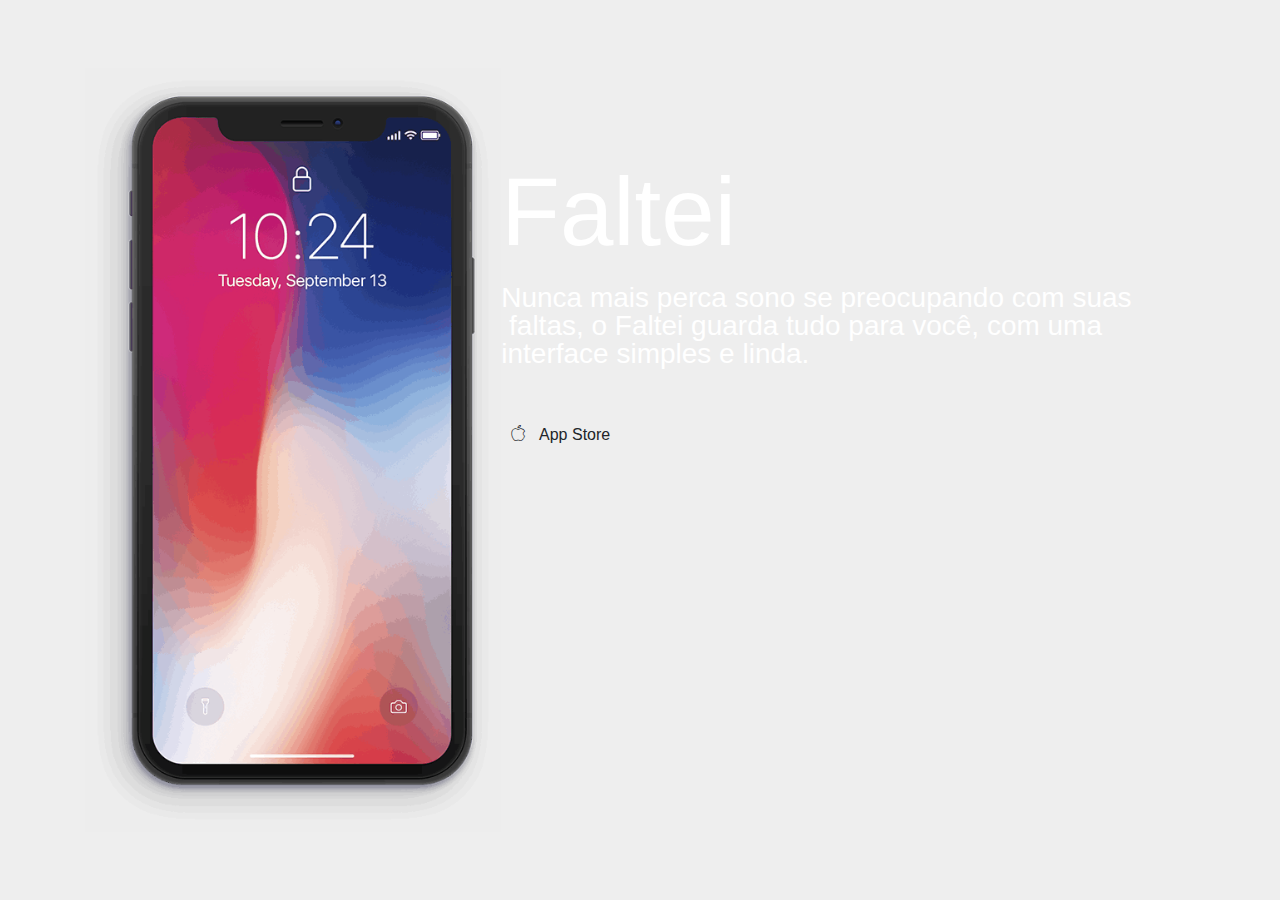
==== index.html @ dc0f1583 "create github pages" ====
<!DOCTYPE html>
<html >
<head>
  <!-- Site made with Mobirise Website Builder v4.9.3, https://mobirise.com -->
  <meta charset="UTF-8">
  <meta http-equiv="X-UA-Compatible" content="IE=edge">
  <meta name="generator" content="Mobirise v4.9.3, mobirise.com">
  <meta name="viewport" content="width=device-width, initial-scale=1, minimum-scale=1">
  <link rel="shortcut icon" href="assets/images/logo4.png" type="image/x-icon">
  <meta name="description" content="">
  <title>Home</title>
  <link rel="stylesheet" href="assets/web/assets/mobirise-icons/mobirise-icons.css">
  <link rel="stylesheet" href="assets/tether/tether.min.css">
  <link rel="stylesheet" href="assets/bootstrap/css/bootstrap.min.css">
  <link rel="stylesheet" href="assets/bootstrap/css/bootstrap-grid.min.css">
  <link rel="stylesheet" href="assets/bootstrap/css/bootstrap-reboot.min.css">
  <link rel="stylesheet" href="assets/theme/css/style.css">
  <link rel="stylesheet" href="assets/mobirise/css/mbr-additional.css" type="text/css">
  
  
  
</head>
<body>
  <section class="header3 cid-qS8uBd4qZz mbr-fullscreen" id="header3-2">

    

    

    <div class="container">
        <div class="media-container-row">
            <div class="mbr-figure" style="width: 60%;">
                <img src="assets/images/iphonex-500x918.png" alt="Mobirise" title="">
            </div>

            <div class="media-content">
                <h1 class="mbr-section-title mbr-white pb-3 mbr-fonts-style display-1"><br>Faltei</h1>
                <h3 class="mbr-section-subtitle align-left mbr-white mbr-light pb-3 mbr-fonts-style display-5">Nunca mais perca sono se preocupando com suas &nbsp;faltas, o Faltei guarda tudo para você, com uma interface simples e linda.</h3>
                <div class="mbr-section-text mbr-white pb-3 ">
                    <p class="mbr-text mbr-fonts-style display-5"></p>
                </div>
                <div class="mbr-section-btn"><a class="btn btn-md btn-white display-7" href="index.html#content4-k"><span class="mbri-apple mbr-iconfont mbr-iconfont-btn"></span>App Store</a></div>
            </div>
        </div>
    </div>

</section>


  <section class="engine"><a href="https://mobirise.info/q">responsive web templates</a></section><script src="assets/web/assets/jquery/jquery.min.js"></script>
  <script src="assets/popper/popper.min.js"></script>
  <script src="assets/tether/tether.min.js"></script>
  <script src="assets/bootstrap/js/bootstrap.min.js"></script>
  <script src="assets/smoothscroll/smooth-scroll.js"></script>
  <script src="assets/theme/js/script.js"></script>
  
  
</body>
</html>
---- assets/web/assets/mobirise-icons/mobirise-icons.css ----
@font-face {
  font-family: 'MobiriseIcons';
  src:  url('mobirise-icons.eot?spat4u');
  src:  url('mobirise-icons.eot?spat4u#iefix') format('embedded-opentype'),
    url('mobirise-icons.ttf?spat4u') format('truetype'),
    url('mobirise-icons.woff?spat4u') format('woff'),
    url('mobirise-icons.svg?spat4u#MobiriseIcons') format('svg');
  font-weight: normal;
  font-style: normal;
}

[class^="mbri-"], [class*=" mbri-"] {
  /* use !important to prevent issues with browser extensions that change fonts */
  font-family: MobiriseIcons !important;
  speak: none;
  font-style: normal;
  font-weight: normal;
  font-variant: normal;
  text-transform: none;
  line-height: 1;

  /* Better Font Rendering =========== */
  -webkit-font-smoothing: antialiased;
  -moz-osx-font-smoothing: grayscale;
}

.mbri-add-submenu:before {
  content: "\e900";
}
.mbri-alert:before {
  content: "\e901";
}
.mbri-align-center:before {
  content: "\e902";
}
.mbri-align-justify:before {
  content: "\e903";
}
.mbri-align-left:before {
  content: "\e904";
}
.mbri-align-right:before {
  content: "\e905";
}
.mbri-android:before {
  content: "\e906";
}
.mbri-apple:before {
  content: "\e907";
}
.mbri-arrow-down:before {
  content: "\e908";
}
.mbri-arrow-next:before {
  content: "\e909";
}
.mbri-arrow-prev:before {
  content: "\e90a";
}
.mbri-arrow-up:before {
  content: "\e90b";
}
.mbri-bold:before {
  content: "\e90c";
}
.mbri-bookmark:before {
  content: "\e90d";
}
.mbri-bootstrap:before {
  content: "\e90e";
}
.mbri-briefcase:before {
  content: "\e90f";
}
.mbri-browse:before {
  content: "\e910";
}
.mbri-bulleted-list:before {
  content: "\e911";
}
.mbri-calendar:before {
  content: "\e912";
}
.mbri-camera:before {
  content: "\e913";
}
.mbri-cart-add:before {
  content: "\e914";
}
.mbri-cart-full:before {
  content: "\e915";
}
.mbri-cash:before {
  content: "\e916";
}
.mbri-change-style:before {
  content: "\e917";
}
.mbri-chat:before {
  content: "\e918";
}
.mbri-clock:before {
  content: "\e919";
}
.mbri-close:before {
  content: "\e91a";
}
.mbri-cloud:before {
  content: "\e91b";
}
.mbri-code:before {
  content: "\e91c";
}
.mbri-contact-form:before {
  content: "\e91d";
}
.mbri-credit-card:before {
  content: "\e91e";
}
.mbri-cursor-click:before {
  content: "\e91f";
}
.mbri-cust-feedback:before {
  content: "\e920";
}
.mbri-database:before {
  content: "\e921";
}
.mbri-delivery:before {
  content: "\e922";
}
.mbri-desktop:before {
  content: "\e923";
}
.mbri-devices:before {
  content: "\e924";
}
.mbri-down:before {
  content: "\e925";
}
.mbri-download:before {
  content: "\e989";
}
.mbri-drag-n-drop:before {
  content: "\e927";
}
.mbri-drag-n-drop2:before {
  content: "\e928";
}
.mbri-edit:before {
  content: "\e929";
}
.mbri-edit2:before {
  content: "\e92a";
}
.mbri-error:before {
  content: "\e92b";
}
.mbri-extension:before {
  content: "\e92c";
}
.mbri-features:before {
  content: "\e92d";
}
.mbri-file:before {
  content: "\e92e";
}
.mbri-flag:before {
  content: "\e92f";
}
.mbri-folder:before {
  content: "\e930";
}
.mbri-gift:before {
  content: "\e931";
}
.mbri-github:before {
  content: "\e932";
}
.mbri-globe:before {
  content: "\e933";
}
.mbri-globe-2:before {
  content: "\e934";
}
.mbri-growing-chart:before {
  content: "\e935";
}
.mbri-hearth:before {
  content: "\e936";
}
.mbri-help:before {
  content: "\e937";
}
.mbri-home:before {
  content: "\e938";
}
.mbri-hot-cup:before {
  content: "\e939";
}
.mbri-idea:before {
  content: "\e93a";
}
.mbri-image-gallery:before {
  content: "\e93b";
}
.mbri-image-slider:before {
  content: "\e93c";
}
.mbri-info:before {
  content: "\e93d";
}
.mbri-italic:before {
  content: "\e93e";
}
.mbri-key:before {
  content: "\e93f";
}
.mbri-laptop:before {
  content: "\e940";
}
.mbri-layers:before {
  content: "\e941";
}
.mbri-left-right:before {
  content: "\e942";
}
.mbri-left:before {
  content: "\e943";
}
.mbri-letter:before {
  content: "\e944";
}
.mbri-like:before {
  content: "\e945";
}
.mbri-link:before {
  content: "\e946";
}
.mbri-lock:before {
  content: "\e947";
}
.mbri-login:before {
  content: "\e948";
}
.mbri-logout:before {
  content: "\e949";
}
.mbri-magic-stick:before {
  content: "\e94a";
}
.mbri-map-pin:before {
  content: "\e94b";
}
.mbri-menu:before {
  content: "\e94c";
}
.mbri-mobile:before {
  content: "\e94d";
}
.mbri-mobile2:before {
  content: "\e94e";
}
.mbri-mobirise:before {
  content: "\e94f";
}
.mbri-more-horizontal:before {
  content: "\e950";
}
.mbri-more-vertical:before {
  content: "\e951";
}
.mbri-music:before {
  content: "\e952";
}
.mbri-new-file:before {
  content: "\e953";
}
.mbri-numbered-list:before {
  content: "\e954";
}
.mbri-opened-folder:before {
  content: "\e955";
}
.mbri-pages:before {
  content: "\e956";
}
.mbri-paper-plane:before {
  content: "\e957";
}
.mbri-paperclip:before {
  content: "\e958";
}
.mbri-photo:before {
  content: "\e959";
}
.mbri-photos:before {
  content: "\e95a";
}
.mbri-pin:before {
  content: "\e95b";
}
.mbri-play:before {
  content: "\e95c";
}
.mbri-plus:before {
  content: "\e95d";
}
.mbri-preview:before {
  content: "\e95e";
}
.mbri-print:before {
  content: "\e95f";
}
.mbri-protect:before {
  content: "\e960";
}
.mbri-question:before {
  content: "\e961";
}
.mbri-quote-left:before {
  content: "\e962";
}
.mbri-quote-right:before {
  content: "\e963";
}
.mbri-refresh:before {
  content: "\e964";
}
.mbri-responsive:before {
  content: "\e965";
}
.mbri-right:before {
  content: "\e966";
}
.mbri-rocket:before {
  content: "\e967";
}
.mbri-sad-face:before {
  content: "\e968";
}
.mbri-sale:before {
  content: "\e969";
}
.mbri-save:before {
  content: "\e96a";
}
.mbri-search:before {
  content: "\e96b";
}
.mbri-setting:before {
  content: "\e96c";
}
.mbri-setting2:before {
  content: "\e96d";
}
.mbri-setting3:before {
  content: "\e96e";
}
.mbri-share:before {
  content: "\e96f";
}
.mbri-shopping-bag:before {
  content: "\e970";
}
.mbri-shopping-basket:before {
  content: "\e971";
}
.mbri-shopping-cart:before {
  content: "\e972";
}
.mbri-sites:before {
  content: "\e973";
}
.mbri-smile-face:before {
  content: "\e974";
}
.mbri-speed:before {
  content: "\e975";
}
.mbri-star:before {
  content: "\e976";
}
.mbri-success:before {
  content: "\e977";
}
.mbri-sun:before {
  content: "\e978";
}
.mbri-sun2:before {
  content: "\e979";
}
.mbri-tablet:before {
  content: "\e97a";
}
.mbri-tablet-vertical:before {
  content: "\e97b";
}
.mbri-target:before {
  content: "\e97c";
}
.mbri-timer:before {
  content: "\e97d";
}
.mbri-to-ftp:before {
  content: "\e97e";
}
.mbri-to-local-drive:before {
  content: "\e97f";
}
.mbri-touch-swipe:before {
  content: "\e980";
}
.mbri-touch:before {
  content: "\e981";
}
.mbri-trash:before {
  content: "\e982";
}
.mbri-underline:before {
  content: "\e983";
}
.mbri-unlink:before {
  content: "\e984";
}
.mbri-unlock:before {
  content: "\e985";
}
.mbri-up-down:before {
  content: "\e986";
}
.mbri-up:before {
  content: "\e987";
}
.mbri-update:before {
  content: "\e988";
}
.mbri-upload:before {
 content: "\e926"; 
}
.mbri-user:before {
  content: "\e98a";
}
.mbri-user2:before {
  content: "\e98b";
}
.mbri-users:before {
  content: "\e98c";
}
.mbri-video:before {
  content: "\e98d";
}
.mbri-video-play:before {
  content: "\e98e";
}
.mbri-watch:before {
  content: "\e98f";
}
.mbri-website-theme:before {
  content: "\e990";
}
.mbri-wifi:before {
  content: "\e991";
}
.mbri-windows:before {
  content: "\e992";
}
.mbri-zoom-out:before {
  content: "\e993";
}
.mbri-redo:before {
  content: "\e994";
}
.mbri-undo:before {
  content: "\e995";
}
---- assets/theme/css/style.css ----
/*!
 * Mobirise v4 theme (https://mobirise.com/)
 * Copyright 2017 Mobirise
 */
section {
  background-color: #eeeeee; }

section,
.container,
.container-fluid {
  position: relative;
  word-wrap: break-word; }

a.mbr-iconfont:hover {
  text-decoration: none; }

.article .lead p, .article .lead ul, .article .lead ol, .article .lead pre, .article .lead blockquote {
  margin-bottom: 0; }

a {
  font-style: normal;
  font-weight: 400;
  cursor: pointer; }
  a, a:hover {
    text-decoration: none; }

figure {
  margin-bottom: 0; }

body {
  color: #232323; }

h1, h2, h3, h4, h5, h6,
.h1, .h2, .h3, .h4, .h5, .h6,
.display-1, .display-2, .display-3, .display-4 {
  line-height: 1;
  word-break: break-word;
  word-wrap: break-word; }

b, strong {
  font-weight: bold; }

blockquote {
  padding: 10px 0 10px 20px;
  position: relative;
  border-left: 2px solid;
  border-color: #ff3366; }

input:-webkit-autofill, input:-webkit-autofill:hover, input:-webkit-autofill:focus, input:-webkit-autofill:active {
  transition-delay: 9999s;
  transition-property: background-color, color; }

textarea[type="hidden"] {
  display: none; }

body {
  position: relative; }

section {
  background-position: 50% 50%;
  background-repeat: no-repeat;
  background-size: cover; }
  section .mbr-background-video,
  section .mbr-background-video-preview {
    position: absolute;
    bottom: 0;
    left: 0;
    right: 0;
    top: 0; }

.hidden {
  visibility: hidden; }

.mbr-z-index20 {
  z-index: 20; }

/*! Base colors */
.mbr-white {
  color: #ffffff; }

.mbr-black {
  color: #000000; }

.mbr-bg-white {
  background-color: #ffffff; }

.mbr-bg-black {
  background-color: #000000; }

/*! Text-aligns */
.align-left {
  text-align: left; }

.align-center {
  text-align: center; }

.align-right {
  text-align: right; }

@media (max-width: 767px) {
  .align-left, .align-center, .align-right, .mbr-section-btn, .mbr-section-title {
    text-align: center; } }
/*! Font-weight  */
.mbr-light {
  font-weight: 300; }

.mbr-regular {
  font-weight: 400; }

.mbr-semibold {
  font-weight: 500; }

.mbr-bold {
  font-weight: 700; }

/*! Media  */
.media-size-item {
  -webkit-flex: 1 1 auto;
  -moz-flex: 1 1 auto;
  -ms-flex: 1 1 auto;
  -o-flex: 1 1 auto;
  flex: 1 1 auto; }

.media-content {
  -webkit-flex-basis: 100%;
  flex-basis: 100%; }

.media-container-row {
  display: -ms-flexbox;
  display: -webkit-flex;
  display: flex;
  -webkit-flex-direction: row;
  -ms-flex-direction: row;
  flex-direction: row;
  -webkit-flex-wrap: wrap;
  -ms-flex-wrap: wrap;
  flex-wrap: wrap;
  -webkit-justify-content: center;
  -ms-flex-pack: center;
  justify-content: center;
  -webkit-align-content: center;
  -ms-flex-line-pack: center;
  align-content: center;
  -webkit-align-items: start;
  -ms-flex-align: start;
  align-items: start; }
  .media-container-row .media-size-item {
    width: 400px; }

.media-container-column {
  display: -ms-flexbox;
  display: -webkit-flex;
  display: flex;
  -webkit-flex-direction: column;
  -ms-flex-direction: column;
  flex-direction: column;
  -webkit-flex-wrap: wrap;
  -ms-flex-wrap: wrap;
  flex-wrap: wrap;
  -webkit-justify-content: center;
  -ms-flex-pack: center;
  justify-content: center;
  -webkit-align-content: center;
  -ms-flex-line-pack: center;
  align-content: center;
  -webkit-align-items: stretch;
  -ms-flex-align: stretch;
  align-items: stretch; }
  .media-container-column > * {
    width: 100%; }

@media (min-width: 992px) {
  .media-container-row {
    -webkit-flex-wrap: nowrap;
    -ms-flex-wrap: nowrap;
    flex-wrap: nowrap; } }
figure {
  overflow: hidden; }

figure[mbr-media-size] {
  transition: width 0.1s; }

.mbr-figure img, .mbr-figure iframe {
  display: block;
  width: 100%; }

.card {
  background-color: transparent;
  border: none; }

.card-img {
  text-align: center;
  flex-shrink: 0;
  -webkit-flex-shrink: 0; }

.media {
  max-width: 100%;
  margin: 0 auto; }

.mbr-figure {
  -ms-flex-item-align: center;
  -ms-grid-row-align: center;
  -webkit-align-self: center;
  align-self: center; }

.media-container > div {
  max-width: 100%; }

.mbr-figure img, .card-img img {
  width: 100%; }

@media (max-width: 991px) {
  .media-size-item {
    width: auto !important; }

  .media {
    width: auto; }

  .mbr-figure {
    width: 100% !important; } }
/*! Buttons */
.mbr-section-btn {
  margin-left: -.25rem;
  margin-right: -.25rem;
  font-size: 0; }

nav .mbr-section-btn {
  margin-left: 0rem;
  margin-right: 0rem; }

/*! Btn icon margin */
.btn .mbr-iconfont, .btn.btn-sm .mbr-iconfont {
  cursor: pointer;
  margin-right: 0.5rem; }

.btn.btn-md .mbr-iconfont, .btn.btn-md .mbr-iconfont {
  margin-right: 0.8rem; }

.mbr-regular {
  font-weight: 400; }

.mbr-semibold {
  font-weight: 500; }

.mbr-bold {
  font-weight: 700; }

[type="submit"] {
  -webkit-appearance: none; }

/*! Full-screen */
.mbr-fullscreen .mbr-overlay {
  min-height: 100vh; }

.mbr-fullscreen {
  display: flex;
  display: -webkit-flex;
  display: -moz-flex;
  display: -ms-flex;
  display: -o-flex;
  align-items: center;
  -webkit-align-items: center;
  min-height: 100vh;
  padding-top: 3rem;
  padding-bottom: 3rem; }

/*! Map */
.map {
  height: 25rem;
  position: relative; }
  .map iframe {
    width: 100%;
    height: 100%; }

/* Form */
.form-asterisk {
  font-family: initial;
  position: absolute;
  top: -2px;
  font-weight: normal; }

/*! Scroll to top arrow */
.mbr-arrow-up {
  bottom: 25px;
  right: 90px;
  position: fixed;
  text-align: right;
  z-index: 5000;
  color: #ffffff;
  font-size: 32px;
  transform: rotate(180deg);
  -webkit-transform: rotate(180deg); }

.mbr-arrow-up a {
  background: rgba(0, 0, 0, 0.2);
  border-radius: 3px;
  color: #fff;
  display: inline-block;
  height: 60px;
  width: 60px;
  outline-style: none !important;
  position: relative;
  text-decoration: none;
  transition: all .3s ease-in-out;
  cursor: pointer;
  text-align: center; }
  .mbr-arrow-up a:hover {
    background-color: rgba(0, 0, 0, 0.4); }
  .mbr-arrow-up a i {
    line-height: 60px; }

.mbr-arrow-up-icon {
  display: block;
  color: #fff; }

.mbr-arrow-up-icon::before {
  content: "\203a";
  display: inline-block;
  font-family: serif;
  font-size: 32px;
  line-height: 1;
  font-style: normal;
  position: relative;
  top: 6px;
  left: -4px;
  -webkit-transform: rotate(-90deg);
  transform: rotate(-90deg); }

/*! Arrow Down */
.mbr-arrow {
  position: absolute;
  bottom: 45px;
  left: 50%;
  width: 60px;
  height: 60px;
  cursor: pointer;
  background-color: rgba(80, 80, 80, 0.5);
  border-radius: 50%;
  -webkit-transform: translateX(-50%);
  transform: translateX(-50%); }
  .mbr-arrow > a {
    display: inline-block;
    text-decoration: none;
    outline-style: none;
    -webkit-animation: arrowdown 1.7s ease-in-out infinite;
    animation: arrowdown 1.7s ease-in-out infinite; }
    .mbr-arrow > a > i {
      position: absolute;
      top: -2px;
      left: 15px;
      font-size: 2rem; }

@keyframes arrowdown {
  0% {
    transform: translateY(0px);
    -webkit-transform: translateY(0px); }
  50% {
    transform: translateY(-5px);
    -webkit-transform: translateY(-5px); }
  100% {
    transform: translateY(0px);
    -webkit-transform: translateY(0px); } }
@-webkit-keyframes arrowdown {
  0% {
    transform: translateY(0px);
    -webkit-transform: translateY(0px); }
  50% {
    transform: translateY(-5px);
    -webkit-transform: translateY(-5px); }
  100% {
    transform: translateY(0px);
    -webkit-transform: translateY(0px); } }
@media (max-width: 500px) {
  .mbr-arrow-up {
    left: 50%;
    right: auto;
    transform: translateX(-50%) rotate(180deg);
    -webkit-transform: translateX(-50%) rotate(180deg); } }
/*Gradients animation*/
@keyframes gradient-animation {
  from {
    background-position: 0% 100%;
    animation-timing-function: ease-in-out; }
  to {
    background-position: 100% 0%;
    animation-timing-function: ease-in-out; } }
@-webkit-keyframes gradient-animation {
  from {
    background-position: 0% 100%;
    animation-timing-function: ease-in-out; }
  to {
    background-position: 100% 0%;
    animation-timing-function: ease-in-out; } }
.bg-gradient {
  background-size: 200% 200%;
  animation: gradient-animation 5s infinite alternate;
  -webkit-animation: gradient-animation 5s infinite alternate; }

.menu .navbar-brand {
  display: -webkit-flex; }
  .menu .navbar-brand span {
    display: flex;
    display: -webkit-flex; }
  .menu .navbar-brand .navbar-caption-wrap {
    display: -webkit-flex; }
  .menu .navbar-brand .navbar-logo img {
    display: -webkit-flex; }
@media (min-width: 768px) and (max-width: 991px) {
  .menu .navbar-toggleable-sm .navbar-nav {
    display: -webkit-box;
    display: -webkit-flex;
    display: -ms-flexbox; } }
@media (min-width: 992px) {
  .menu .navbar-nav.nav-dropdown {
    display: -webkit-flex; }
  .menu .navbar-toggleable-sm .navbar-collapse {
    display: -webkit-flex !important; } }
@media (max-width: 767px) {
  .menu .navbar-collapse {
    overflow-y: auto;
    max-height: 80vh; }
  .menu .dropdown-menu {
    max-height: 60vh;
    overflow-y: auto; } }

.navbar {
  display: -webkit-flex;
  -webkit-flex-wrap: wrap;
  -webkit-align-items: center;
  -webkit-justify-content: space-between; }

.navbar-collapse {
  -webkit-flex-basis: 100%;
  -webkit-flex-grow: 1;
  -webkit-align-items: center; }

.nav-dropdown .link {
  padding: .667em 1.667em !important;
  margin: 0 !important; }

.nav {
  display: -webkit-flex;
  -webkit-flex-wrap: wrap; }

.row {
  display: -webkit-flex;
  -webkit-flex-wrap: wrap; }

.justify-content-center {
  -webkit-justify-content: center; }

.form-inline {
  display: -webkit-flex;
  -webkit-flex-flow: row wrap;
  -webkit-align-items: center; }

.card-wrapper {
  -webkit-flex: 1; }

.carousel-control {
  z-index: 10;
  display: -webkit-flex;
  -webkit-align-items: center;
  -webkit-justify-content: center; }

.carousel-controls {
  display: -webkit-flex; }

.media {
  display: -webkit-flex; }

/*# sourceMappingURL=style.css.map */
.engine {
	position: absolute;
	text-indent: -2400px;
	text-align: center;
	padding: 0;
	top: 0;
	left: -2400px;
}
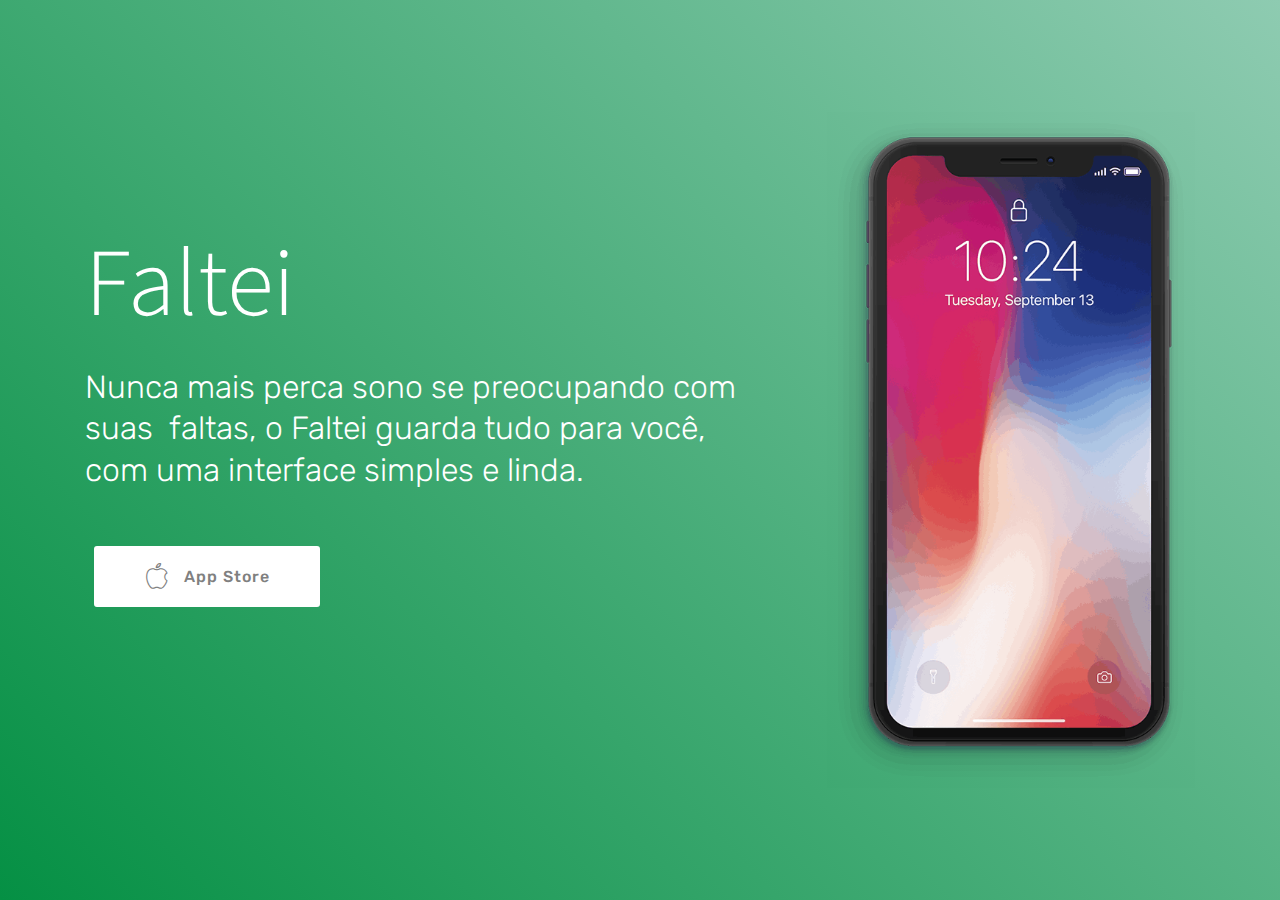
==== commit d2d82a0a: "create github pages" ====
--- a/index.html
+++ b/index.html
@@ -47,7 +47,7 @@
 </section>
 
 
-  <section class="engine"><a href="https://mobirise.info/q">responsive web templates</a></section><script src="assets/web/assets/jquery/jquery.min.js"></script>
+  <section class="engine"><a href="https://mobirise.info/j">website templates</a></section><script src="assets/web/assets/jquery/jquery.min.js"></script>
   <script src="assets/popper/popper.min.js"></script>
   <script src="assets/tether/tether.min.js"></script>
   <script src="assets/bootstrap/js/bootstrap.min.js"></script>
--- a/assets/mobirise/css/mbr-additional.css
+++ b/assets/mobirise/css/mbr-additional.css
@@ -0,0 +1,1327 @@
+@import url(https://fonts.googleapis.com/css?family=Source+Sans+Pro:200,200i,300,300i,400,400i,600,600i,700,700i,900,900i);
+@import url(https://fonts.googleapis.com/css?family=Rubik:300,300i,400,400i,500,500i,700,700i,900,900i);
+
+
+
+
+
+body {
+  font-style: normal;
+  line-height: 1.5;
+}
+.mbr-section-title {
+  font-style: normal;
+  line-height: 1.2;
+}
+.mbr-section-subtitle {
+  line-height: 1.3;
+}
+.mbr-text {
+  font-style: normal;
+  line-height: 1.6;
+}
+.display-1 {
+  font-family: 'Source Sans Pro', sans-serif;
+  font-size: 6rem;
+}
+.display-1 > .mbr-iconfont {
+  font-size: 9.6rem;
+}
+.display-2 {
+  font-family: 'Rubik', sans-serif;
+  font-size: 3rem;
+}
+.display-2 > .mbr-iconfont {
+  font-size: 4.8rem;
+}
+.display-4 {
+  font-family: 'Rubik', sans-serif;
+  font-size: 1rem;
+}
+.display-4 > .mbr-iconfont {
+  font-size: 1.6rem;
+}
+.display-5 {
+  font-family: 'Rubik', sans-serif;
+  font-size: 2rem;
+}
+.display-5 > .mbr-iconfont {
+  font-size: 3.2rem;
+}
+.display-7 {
+  font-family: 'Rubik', sans-serif;
+  font-size: 1rem;
+}
+.display-7 > .mbr-iconfont {
+  font-size: 1.6rem;
+}
+/* ---- Fluid typography for mobile devices ---- */
+/* 1.4 - font scale ratio ( bootstrap == 1.42857 ) */
+/* 100vw - current viewport width */
+/* (48 - 20)  48 == 48rem == 768px, 20 == 20rem == 320px(minimal supported viewport) */
+/* 0.65 - min scale variable, may vary */
+@media (max-width: 768px) {
+  .display-1 {
+    font-size: 4.8rem;
+    font-size: calc( 2.75rem + (6 - 2.75) * ((100vw - 20rem) / (48 - 20)));
+    line-height: calc( 1.4 * (2.75rem + (6 - 2.75) * ((100vw - 20rem) / (48 - 20))));
+  }
+  .display-2 {
+    font-size: 2.4rem;
+    font-size: calc( 1.7rem + (3 - 1.7) * ((100vw - 20rem) / (48 - 20)));
+    line-height: calc( 1.4 * (1.7rem + (3 - 1.7) * ((100vw - 20rem) / (48 - 20))));
+  }
+  .display-4 {
+    font-size: 0.8rem;
+    font-size: calc( 1rem + (1 - 1) * ((100vw - 20rem) / (48 - 20)));
+    line-height: calc( 1.4 * (1rem + (1 - 1) * ((100vw - 20rem) / (48 - 20))));
+  }
+  .display-5 {
+    font-size: 1.6rem;
+    font-size: calc( 1.35rem + (2 - 1.35) * ((100vw - 20rem) / (48 - 20)));
+    line-height: calc( 1.4 * (1.35rem + (2 - 1.35) * ((100vw - 20rem) / (48 - 20))));
+  }
+}
+/* Buttons */
+.btn {
+  font-weight: 500;
+  border-width: 2px;
+  font-style: normal;
+  letter-spacing: 1px;
+  margin: .4rem .8rem;
+  white-space: normal;
+  -webkit-transition: all 0.3s ease-in-out;
+  -moz-transition: all 0.3s ease-in-out;
+  transition: all 0.3s ease-in-out;
+  display: inline-flex;
+  align-items: center;
+  justify-content: center;
+  word-break: break-word;
+  -webkit-align-items: center;
+  -webkit-justify-content: center;
+  display: -webkit-inline-flex;
+  padding: 1rem 3rem;
+  border-radius: 3px;
+}
+.btn-sm {
+  font-weight: 500;
+  letter-spacing: 1px;
+  -webkit-transition: all 0.3s ease-in-out;
+  -moz-transition: all 0.3s ease-in-out;
+  transition: all 0.3s ease-in-out;
+  padding: 0.6rem 1.5rem;
+  border-radius: 3px;
+}
+.btn-md {
+  font-weight: 500;
+  letter-spacing: 1px;
+  margin: .4rem .8rem !important;
+  -webkit-transition: all 0.3s ease-in-out;
+  -moz-transition: all 0.3s ease-in-out;
+  transition: all 0.3s ease-in-out;
+  padding: 1rem 3rem;
+  border-radius: 3px;
+}
+.btn-lg {
+  font-weight: 500;
+  letter-spacing: 1px;
+  margin: .4rem .8rem !important;
+  -webkit-transition: all 0.3s ease-in-out;
+  -moz-transition: all 0.3s ease-in-out;
+  transition: all 0.3s ease-in-out;
+  padding: 1.2rem 3.2rem;
+  border-radius: 3px;
+}
+.bg-primary {
+  background-color: #149dcc !important;
+}
+.bg-success {
+  background-color: #8ecbb1 !important;
+}
+.bg-info {
+  background-color: #d7c6ba !important;
+}
+.bg-warning {
+  background-color: #584637 !important;
+}
+.bg-danger {
+  background-color: #bb9174 !important;
+}
+.btn-primary,
+.btn-primary:active {
+  background-color: #149dcc !important;
+  border-color: #149dcc !important;
+  color: #ffffff !important;
+}
+.btn-primary:hover,
+.btn-primary:focus,
+.btn-primary.focus,
+.btn-primary.active {
+  color: #ffffff !important;
+  background-color: #0d6786 !important;
+  border-color: #0d6786 !important;
+}
+.btn-primary.disabled,
+.btn-primary:disabled {
+  color: #ffffff !important;
+  background-color: #0d6786 !important;
+  border-color: #0d6786 !important;
+}
+.btn-secondary,
+.btn-secondary:active {
+  background-color: #059044 !important;
+  border-color: #059044 !important;
+  color: #ffffff !important;
+}
+.btn-secondary:hover,
+.btn-secondary:focus,
+.btn-secondary.focus,
+.btn-secondary.active {
+  color: #ffffff !important;
+  background-color: #024621 !important;
+  border-color: #024621 !important;
+}
+.btn-secondary.disabled,
+.btn-secondary:disabled {
+  color: #ffffff !important;
+  background-color: #024621 !important;
+  border-color: #024621 !important;
+}
+.btn-info,
+.btn-info:active {
+  background-color: #d7c6ba !important;
+  border-color: #d7c6ba !important;
+  color: #ffffff !important;
+}
+.btn-info:hover,
+.btn-info:focus,
+.btn-info.focus,
+.btn-info.active {
+  color: #ffffff !important;
+  background-color: #bb9e8a !important;
+  border-color: #bb9e8a !important;
+}
+.btn-info.disabled,
+.btn-info:disabled {
+  color: #ffffff !important;
+  background-color: #bb9e8a !important;
+  border-color: #bb9e8a !important;
+}
+.btn-success,
+.btn-success:active {
+  background-color: #8ecbb1 !important;
+  border-color: #8ecbb1 !important;
+  color: #ffffff !important;
+}
+.btn-success:hover,
+.btn-success:focus,
+.btn-success.focus,
+.btn-success.active {
+  color: #ffffff !important;
+  background-color: #5ab38d !important;
+  border-color: #5ab38d !important;
+}
+.btn-success.disabled,
+.btn-success:disabled {
+  color: #ffffff !important;
+  background-color: #5ab38d !important;
+  border-color: #5ab38d !important;
+}
+.btn-warning,
+.btn-warning:active {
+  background-color: #584637 !important;
+  border-color: #584637 !important;
+  color: #ffffff !important;
+}
+.btn-warning:hover,
+.btn-warning:focus,
+.btn-warning.focus,
+.btn-warning.active {
+  color: #ffffff !important;
+  background-color: #29211a !important;
+  border-color: #29211a !important;
+}
+.btn-warning.disabled,
+.btn-warning:disabled {
+  color: #ffffff !important;
+  background-color: #29211a !important;
+  border-color: #29211a !important;
+}
+.btn-danger,
+.btn-danger:active {
+  background-color: #bb9174 !important;
+  border-color: #bb9174 !important;
+  color: #ffffff !important;
+}
+.btn-danger:hover,
+.btn-danger:focus,
+.btn-danger.focus,
+.btn-danger.active {
+  color: #ffffff !important;
+  background-color: #986a4a !important;
+  border-color: #986a4a !important;
+}
+.btn-danger.disabled,
+.btn-danger:disabled {
+  color: #ffffff !important;
+  background-color: #986a4a !important;
+  border-color: #986a4a !important;
+}
+.btn-white {
+  color: #333333 !important;
+}
+.btn-white,
+.btn-white:active {
+  background-color: #ffffff !important;
+  border-color: #ffffff !important;
+  color: #808080 !important;
+}
+.btn-white:hover,
+.btn-white:focus,
+.btn-white.focus,
+.btn-white.active {
+  color: #808080 !important;
+  background-color: #d9d9d9 !important;
+  border-color: #d9d9d9 !important;
+}
+.btn-white.disabled,
+.btn-white:disabled {
+  color: #808080 !important;
+  background-color: #d9d9d9 !important;
+  border-color: #d9d9d9 !important;
+}
+.btn-black,
+.btn-black:active {
+  background-color: #333333 !important;
+  border-color: #333333 !important;
+  color: #ffffff !important;
+}
+.btn-black:hover,
+.btn-black:focus,
+.btn-black.focus,
+.btn-black.active {
+  color: #ffffff !important;
+  background-color: #0d0d0d !important;
+  border-color: #0d0d0d !important;
+}
+.btn-black.disabled,
+.btn-black:disabled {
+  color: #ffffff !important;
+  background-color: #0d0d0d !important;
+  border-color: #0d0d0d !important;
+}
+.btn-primary-outline,
+.btn-primary-outline:active {
+  background: none;
+  border-color: #0b566f;
+  color: #0b566f;
+}
+.btn-primary-outline:hover,
+.btn-primary-outline:focus,
+.btn-primary-outline.focus,
+.btn-primary-outline.active {
+  color: #ffffff;
+  background-color: #149dcc;
+  border-color: #149dcc;
+}
+.btn-primary-outline.disabled,
+.btn-primary-outline:disabled {
+  color: #ffffff !important;
+  background-color: #149dcc !important;
+  border-color: #149dcc !important;
+}
+.btn-secondary-outline,
+.btn-secondary-outline:active {
+  background: none;
+  border-color: #022d15;
+  color: #022d15;
+}
+.btn-secondary-outline:hover,
+.btn-secondary-outline:focus,
+.btn-secondary-outline.focus,
+.btn-secondary-outline.active {
+  color: #ffffff;
+  background-color: #059044;
+  border-color: #059044;
+}
+.btn-secondary-outline.disabled,
+.btn-secondary-outline:disabled {
+  color: #ffffff !important;
+  background-color: #059044 !important;
+  border-color: #059044 !important;
+}
+.btn-info-outline,
+.btn-info-outline:active {
+  background: none;
+  border-color: #b29179;
+  color: #b29179;
+}
+.btn-info-outline:hover,
+.btn-info-outline:focus,
+.btn-info-outline.focus,
+.btn-info-outline.active {
+  color: #ffffff;
+  background-color: #d7c6ba;
+  border-color: #d7c6ba;
+}
+.btn-info-outline.disabled,
+.btn-info-outline:disabled {
+  color: #ffffff !important;
+  background-color: #d7c6ba !important;
+  border-color: #d7c6ba !important;
+}
+.btn-success-outline,
+.btn-success-outline:active {
+  background: none;
+  border-color: #4da680;
+  color: #4da680;
+}
+.btn-success-outline:hover,
+.btn-success-outline:focus,
+.btn-success-outline.focus,
+.btn-success-outline.active {
+  color: #ffffff;
+  background-color: #8ecbb1;
+  border-color: #8ecbb1;
+}
+.btn-success-outline.disabled,
+.btn-success-outline:disabled {
+  color: #ffffff !important;
+  background-color: #8ecbb1 !important;
+  border-color: #8ecbb1 !important;
+}
+.btn-warning-outline,
+.btn-warning-outline:active {
+  background: none;
+  border-color: #191410;
+  color: #191410;
+}
+.btn-warning-outline:hover,
+.btn-warning-outline:focus,
+.btn-warning-outline.focus,
+.btn-warning-outline.active {
+  color: #ffffff;
+  background-color: #584637;
+  border-color: #584637;
+}
+.btn-warning-outline.disabled,
+.btn-warning-outline:disabled {
+  color: #ffffff !important;
+  background-color: #584637 !important;
+  border-color: #584637 !important;
+}
+.btn-danger-outline,
+.btn-danger-outline:active {
+  background: none;
+  border-color: #875e42;
+  color: #875e42;
+}
+.btn-danger-outline:hover,
+.btn-danger-outline:focus,
+.btn-danger-outline.focus,
+.btn-danger-outline.active {
+  color: #ffffff;
+  background-color: #bb9174;
+  border-color: #bb9174;
+}
+.btn-danger-outline.disabled,
+.btn-danger-outline:disabled {
+  color: #ffffff !important;
+  background-color: #bb9174 !important;
+  border-color: #bb9174 !important;
+}
+.btn-black-outline,
+.btn-black-outline:active {
+  background: none;
+  border-color: #000000;
+  color: #000000;
+}
+.btn-black-outline:hover,
+.btn-black-outline:focus,
+.btn-black-outline.focus,
+.btn-black-outline.active {
+  color: #ffffff;
+  background-color: #333333;
+  border-color: #333333;
+}
+.btn-black-outline.disabled,
+.btn-black-outline:disabled {
+  color: #ffffff !important;
+  background-color: #333333 !important;
+  border-color: #333333 !important;
+}
+.btn-white-outline,
+.btn-white-outline:active,
+.btn-white-outline.active {
+  background: none;
+  border-color: #ffffff;
+  color: #ffffff;
+}
+.btn-white-outline:hover,
+.btn-white-outline:focus,
+.btn-white-outline.focus {
+  color: #333333;
+  background-color: #ffffff;
+  border-color: #ffffff;
+}
+.text-primary {
+  color: #149dcc !important;
+}
+.text-secondary {
+  color: #059044 !important;
+}
+.text-success {
+  color: #8ecbb1 !important;
+}
+.text-info {
+  color: #d7c6ba !important;
+}
+.text-warning {
+  color: #584637 !important;
+}
+.text-danger {
+  color: #bb9174 !important;
+}
+.text-white {
+  color: #ffffff !important;
+}
+.text-black {
+  color: #000000 !important;
+}
+a.text-primary:hover,
+a.text-primary:focus {
+  color: #0b566f !important;
+}
+a.text-secondary:hover,
+a.text-secondary:focus {
+  color: #022d15 !important;
+}
+a.text-success:hover,
+a.text-success:focus {
+  color: #4da680 !important;
+}
+a.text-info:hover,
+a.text-info:focus {
+  color: #b29179 !important;
+}
+a.text-warning:hover,
+a.text-warning:focus {
+  color: #191410 !important;
+}
+a.text-danger:hover,
+a.text-danger:focus {
+  color: #875e42 !important;
+}
+a.text-white:hover,
+a.text-white:focus {
+  color: #b3b3b3 !important;
+}
+a.text-black:hover,
+a.text-black:focus {
+  color: #4d4d4d !important;
+}
+.alert-success {
+  background-color: #70c770;
+}
+.alert-info {
+  background-color: #d7c6ba;
+}
+.alert-warning {
+  background-color: #584637;
+}
+.alert-danger {
+  background-color: #bb9174;
+}
+.mbr-section-btn a.btn:not(.btn-form):hover,
+.mbr-section-btn a.btn:not(.btn-form):focus {
+  box-shadow: none !important;
+}
+.mbr-gallery-filter li.active .btn {
+  background-color: #149dcc;
+  border-color: #149dcc;
+  color: #ffffff;
+}
+.mbr-gallery-filter li.active .btn:focus {
+  box-shadow: none;
+}
+.btn-form {
+  border-radius: 0;
+}
+.btn-form:hover {
+  cursor: pointer;
+}
+a,
+a:hover {
+  color: #149dcc;
+}
+.mbr-plan-header.bg-primary .mbr-plan-subtitle,
+.mbr-plan-header.bg-primary .mbr-plan-price-desc {
+  color: #b4e6f8;
+}
+.mbr-plan-header.bg-success .mbr-plan-subtitle,
+.mbr-plan-header.bg-success .mbr-plan-price-desc {
+  color: #ffffff;
+}
+.mbr-plan-header.bg-info .mbr-plan-subtitle,
+.mbr-plan-header.bg-info .mbr-plan-price-desc {
+  color: #ffffff;
+}
+.mbr-plan-header.bg-warning .mbr-plan-subtitle,
+.mbr-plan-header.bg-warning .mbr-plan-price-desc {
+  color: #a3856c;
+}
+.mbr-plan-header.bg-danger .mbr-plan-subtitle,
+.mbr-plan-header.bg-danger .mbr-plan-price-desc {
+  color: #e5d5ca;
+}
+/* Scroll to top button*/
+.scrollToTop_wraper {
+  display: none;
+}
+#scrollToTop a i:before {
+  content: '';
+  position: absolute;
+  height: 40%;
+  top: 25%;
+  background: #fff;
+  width: 2px;
+  left: calc(50% - 1px);
+}
+#scrollToTop a i:after {
+  content: '';
+  position: absolute;
+  display: block;
+  border-top: 2px solid #fff;
+  border-right: 2px solid #fff;
+  width: 40%;
+  height: 40%;
+  left: 30%;
+  bottom: 30%;
+  transform: rotate(135deg);
+  -webkit-transform: rotate(135deg);
+}
+/* Others*/
+.note-check a[data-value=Rubik] {
+  font-style: normal;
+}
+.mbr-arrow a {
+  color: #ffffff;
+}
+@media (max-width: 767px) {
+  .mbr-arrow {
+    display: none;
+  }
+}
+.form-control-label {
+  position: relative;
+  cursor: pointer;
+  margin-bottom: .357em;
+  padding: 0;
+}
+.alert {
+  color: #ffffff;
+  border-radius: 0;
+  border: 0;
+  font-size: .875rem;
+  line-height: 1.5;
+  margin-bottom: 1.875rem;
+  padding: 1.25rem;
+  position: relative;
+}
+.alert.alert-form::after {
+  background-color: inherit;
+  bottom: -7px;
+  content: "";
+  display: block;
+  height: 14px;
+  left: 50%;
+  margin-left: -7px;
+  position: absolute;
+  transform: rotate(45deg);
+  width: 14px;
+  -webkit-transform: rotate(45deg);
+}
+.form-control {
+  background-color: #f5f5f5;
+  box-shadow: none;
+  color: #565656;
+  font-family: 'Rubik', sans-serif;
+  font-size: 1rem;
+  line-height: 1.43;
+  min-height: 3.5em;
+  padding: 1.07em .5em;
+}
+.form-control > .mbr-iconfont {
+  font-size: 1.6rem;
+}
+.form-control,
+.form-control:focus {
+  border: 1px solid #e8e8e8;
+}
+.form-active .form-control:invalid {
+  border-color: red;
+}
+.mbr-overlay {
+  background-color: #000;
+  bottom: 0;
+  left: 0;
+  opacity: .5;
+  position: absolute;
+  right: 0;
+  top: 0;
+  z-index: 0;
+  pointer-events: none;
+}
+blockquote {
+  font-style: italic;
+  padding: 10px 0 10px 20px;
+  font-size: 1.09rem;
+  position: relative;
+  border-color: #149dcc;
+  border-width: 3px;
+}
+ul,
+ol,
+pre,
+blockquote {
+  margin-bottom: 2.3125rem;
+}
+pre {
+  background: #f4f4f4;
+  padding: 10px 24px;
+  white-space: pre-wrap;
+}
+.inactive {
+  -webkit-user-select: none;
+  -moz-user-select: none;
+  -ms-user-select: none;
+  user-select: none;
+  pointer-events: none;
+  -webkit-user-drag: none;
+  user-drag: none;
+}
+.mbr-section__comments .row {
+  justify-content: center;
+  -webkit-justify-content: center;
+}
+/* Forms */
+.mbr-form .btn {
+  margin: .4rem 0;
+}
+@media (max-width: 767px) {
+  .btn {
+    font-size: .75rem !important;
+  }
+  .btn .mbr-iconfont {
+    font-size: 1rem !important;
+  }
+}
+/* Social block */
+.btn-social {
+  font-size: 20px;
+  border-radius: 50%;
+  padding: 0;
+  width: 44px;
+  height: 44px;
+  line-height: 44px;
+  text-align: center;
+  position: relative;
+  border: 2px solid #c0a375;
+  border-color: #149dcc;
+  color: #232323;
+  cursor: pointer;
+}
+.btn-social i {
+  top: 0;
+  line-height: 44px;
+  width: 44px;
+}
+.btn-social:hover {
+  color: #fff;
+  background: #149dcc;
+}
+.btn-social + .btn {
+  margin-left: .1rem;
+}
+/* Footer */
+.mbr-footer-content li::before,
+.mbr-footer .mbr-contacts li::before {
+  background: #149dcc;
+}
+.mbr-footer-content li a:hover,
+.mbr-footer .mbr-contacts li a:hover {
+  color: #149dcc;
+}
+/* Headers*/
+.offset-1 {
+  margin-left: 8.33333%;
+}
+.offset-2 {
+  margin-left: 16.66667%;
+}
+.offset-3 {
+  margin-left: 25%;
+}
+.offset-4 {
+  margin-left: 33.33333%;
+}
+.offset-5 {
+  margin-left: 41.66667%;
+}
+.offset-6 {
+  margin-left: 50%;
+}
+.offset-7 {
+  margin-left: 58.33333%;
+}
+.offset-8 {
+  margin-left: 66.66667%;
+}
+.offset-9 {
+  margin-left: 75%;
+}
+.offset-10 {
+  margin-left: 83.33333%;
+}
+.offset-11 {
+  margin-left: 91.66667%;
+}
+@media (min-width: 576px) {
+  .offset-sm-0 {
+    margin-left: 0%;
+  }
+  .offset-sm-1 {
+    margin-left: 8.33333%;
+  }
+  .offset-sm-2 {
+    margin-left: 16.66667%;
+  }
+  .offset-sm-3 {
+    margin-left: 25%;
+  }
+  .offset-sm-4 {
+    margin-left: 33.33333%;
+  }
+  .offset-sm-5 {
+    margin-left: 41.66667%;
+  }
+  .offset-sm-6 {
+    margin-left: 50%;
+  }
+  .offset-sm-7 {
+    margin-left: 58.33333%;
+  }
+  .offset-sm-8 {
+    margin-left: 66.66667%;
+  }
+  .offset-sm-9 {
+    margin-left: 75%;
+  }
+  .offset-sm-10 {
+    margin-left: 83.33333%;
+  }
+  .offset-sm-11 {
+    margin-left: 91.66667%;
+  }
+}
+@media (min-width: 768px) {
+  .offset-md-0 {
+    margin-left: 0%;
+  }
+  .offset-md-1 {
+    margin-left: 8.33333%;
+  }
+  .offset-md-2 {
+    margin-left: 16.66667%;
+  }
+  .offset-md-3 {
+    margin-left: 25%;
+  }
+  .offset-md-4 {
+    margin-left: 33.33333%;
+  }
+  .offset-md-5 {
+    margin-left: 41.66667%;
+  }
+  .offset-md-6 {
+    margin-left: 50%;
+  }
+  .offset-md-7 {
+    margin-left: 58.33333%;
+  }
+  .offset-md-8 {
+    margin-left: 66.66667%;
+  }
+  .offset-md-9 {
+    margin-left: 75%;
+  }
+  .offset-md-10 {
+    margin-left: 83.33333%;
+  }
+  .offset-md-11 {
+    margin-left: 91.66667%;
+  }
+}
+@media (min-width: 992px) {
+  .offset-lg-0 {
+    margin-left: 0%;
+  }
+  .offset-lg-1 {
+    margin-left: 8.33333%;
+  }
+  .offset-lg-2 {
+    margin-left: 16.66667%;
+  }
+  .offset-lg-3 {
+    margin-left: 25%;
+  }
+  .offset-lg-4 {
+    margin-left: 33.33333%;
+  }
+  .offset-lg-5 {
+    margin-left: 41.66667%;
+  }
+  .offset-lg-6 {
+    margin-left: 50%;
+  }
+  .offset-lg-7 {
+    margin-left: 58.33333%;
+  }
+  .offset-lg-8 {
+    margin-left: 66.66667%;
+  }
+  .offset-lg-9 {
+    margin-left: 75%;
+  }
+  .offset-lg-10 {
+    margin-left: 83.33333%;
+  }
+  .offset-lg-11 {
+    margin-left: 91.66667%;
+  }
+}
+@media (min-width: 1200px) {
+  .offset-xl-0 {
+    margin-left: 0%;
+  }
+  .offset-xl-1 {
+    margin-left: 8.33333%;
+  }
+  .offset-xl-2 {
+    margin-left: 16.66667%;
+  }
+  .offset-xl-3 {
+    margin-left: 25%;
+  }
+  .offset-xl-4 {
+    margin-left: 33.33333%;
+  }
+  .offset-xl-5 {
+    margin-left: 41.66667%;
+  }
+  .offset-xl-6 {
+    margin-left: 50%;
+  }
+  .offset-xl-7 {
+    margin-left: 58.33333%;
+  }
+  .offset-xl-8 {
+    margin-left: 66.66667%;
+  }
+  .offset-xl-9 {
+    margin-left: 75%;
+  }
+  .offset-xl-10 {
+    margin-left: 83.33333%;
+  }
+  .offset-xl-11 {
+    margin-left: 91.66667%;
+  }
+}
+.navbar-toggler {
+  -webkit-align-self: flex-start;
+  -ms-flex-item-align: start;
+  align-self: flex-start;
+  padding: 0.25rem 0.75rem;
+  font-size: 1.25rem;
+  line-height: 1;
+  background: transparent;
+  border: 1px solid transparent;
+  -webkit-border-radius: 0.25rem;
+  border-radius: 0.25rem;
+}
+.navbar-toggler:focus,
+.navbar-toggler:hover {
+  text-decoration: none;
+}
+.navbar-toggler-icon {
+  display: inline-block;
+  width: 1.5em;
+  height: 1.5em;
+  vertical-align: middle;
+  content: "";
+  background: no-repeat center center;
+  -webkit-background-size: 100% 100%;
+  -o-background-size: 100% 100%;
+  background-size: 100% 100%;
+}
+.navbar-toggler-left {
+  position: absolute;
+  left: 1rem;
+}
+.navbar-toggler-right {
+  position: absolute;
+  right: 1rem;
+}
+@media (max-width: 575px) {
+  .navbar-toggleable .navbar-nav .dropdown-menu {
+    position: static;
+    float: none;
+  }
+  .navbar-toggleable > .container {
+    padding-right: 0;
+    padding-left: 0;
+  }
+}
+@media (min-width: 576px) {
+  .navbar-toggleable {
+    -webkit-box-orient: horizontal;
+    -webkit-box-direction: normal;
+    -webkit-flex-direction: row;
+    -ms-flex-direction: row;
+    flex-direction: row;
+    -webkit-flex-wrap: nowrap;
+    -ms-flex-wrap: nowrap;
+    flex-wrap: nowrap;
+    -webkit-box-align: center;
+    -webkit-align-items: center;
+    -ms-flex-align: center;
+    align-items: center;
+  }
+  .navbar-toggleable .navbar-nav {
+    -webkit-box-orient: horizontal;
+    -webkit-box-direction: normal;
+    -webkit-flex-direction: row;
+    -ms-flex-direction: row;
+    flex-direction: row;
+  }
+  .navbar-toggleable .navbar-nav .nav-link {
+    padding-right: .5rem;
+    padding-left: .5rem;
+  }
+  .navbar-toggleable > .container {
+    display: -webkit-box;
+    display: -webkit-flex;
+    display: -ms-flexbox;
+    display: flex;
+    -webkit-flex-wrap: nowrap;
+    -ms-flex-wrap: nowrap;
+    flex-wrap: nowrap;
+    -webkit-box-align: center;
+    -webkit-align-items: center;
+    -ms-flex-align: center;
+    align-items: center;
+  }
+  .navbar-toggleable .navbar-collapse {
+    display: -webkit-box !important;
+    display: -webkit-flex !important;
+    display: -ms-flexbox !important;
+    display: flex !important;
+    width: 100%;
+  }
+  .navbar-toggleable .navbar-toggler {
+    display: none;
+  }
+}
+@media (max-width: 767px) {
+  .navbar-toggleable-sm .navbar-nav .dropdown-menu {
+    position: static;
+    float: none;
+  }
+  .navbar-toggleable-sm > .container {
+    padding-right: 0;
+    padding-left: 0;
+  }
+}
+@media (min-width: 768px) {
+  .navbar-toggleable-sm {
+    -webkit-box-orient: horizontal;
+    -webkit-box-direction: normal;
+    -webkit-flex-direction: row;
+    -ms-flex-direction: row;
+    flex-direction: row;
+    -webkit-flex-wrap: nowrap;
+    -ms-flex-wrap: nowrap;
+    flex-wrap: nowrap;
+    -webkit-box-align: center;
+    -webkit-align-items: center;
+    -ms-flex-align: center;
+    align-items: center;
+  }
+  .navbar-toggleable-sm .navbar-nav {
+    -webkit-box-orient: horizontal;
+    -webkit-box-direction: normal;
+    -webkit-flex-direction: row;
+    -ms-flex-direction: row;
+    flex-direction: row;
+  }
+  .navbar-toggleable-sm .navbar-nav .nav-link {
+    padding-right: .5rem;
+    padding-left: .5rem;
+  }
+  .navbar-toggleable-sm > .container {
+    display: -webkit-box;
+    display: -webkit-flex;
+    display: -ms-flexbox;
+    display: flex;
+    -webkit-flex-wrap: nowrap;
+    -ms-flex-wrap: nowrap;
+    flex-wrap: nowrap;
+    -webkit-box-align: center;
+    -webkit-align-items: center;
+    -ms-flex-align: center;
+    align-items: center;
+  }
+  .navbar-toggleable-sm .navbar-collapse {
+    display: none;
+    width: 100%;
+  }
+  .navbar-toggleable-sm .navbar-toggler {
+    display: none;
+  }
+}
+@media (max-width: 991px) {
+  .navbar-toggleable-md .navbar-nav .dropdown-menu {
+    position: static;
+    float: none;
+  }
+  .navbar-toggleable-md > .container {
+    padding-right: 0;
+    padding-left: 0;
+  }
+}
+@media (min-width: 992px) {
+  .navbar-toggleable-md {
+    -webkit-box-orient: horizontal;
+    -webkit-box-direction: normal;
+    -webkit-flex-direction: row;
+    -ms-flex-direction: row;
+    flex-direction: row;
+    -webkit-flex-wrap: nowrap;
+    -ms-flex-wrap: nowrap;
+    flex-wrap: nowrap;
+    -webkit-box-align: center;
+    -webkit-align-items: center;
+    -ms-flex-align: center;
+    align-items: center;
+  }
+  .navbar-toggleable-md .navbar-nav {
+    -webkit-box-orient: horizontal;
+    -webkit-box-direction: normal;
+    -webkit-flex-direction: row;
+    -ms-flex-direction: row;
+    flex-direction: row;
+  }
+  .navbar-toggleable-md .navbar-nav .nav-link {
+    padding-right: .5rem;
+    padding-left: .5rem;
+  }
+  .navbar-toggleable-md > .container {
+    display: -webkit-box;
+    display: -webkit-flex;
+    display: -ms-flexbox;
+    display: flex;
+    -webkit-flex-wrap: nowrap;
+    -ms-flex-wrap: nowrap;
+    flex-wrap: nowrap;
+    -webkit-box-align: center;
+    -webkit-align-items: center;
+    -ms-flex-align: center;
+    align-items: center;
+  }
+  .navbar-toggleable-md .navbar-collapse {
+    display: -webkit-box !important;
+    display: -webkit-flex !important;
+    display: -ms-flexbox !important;
+    display: flex !important;
+    width: 100%;
+  }
+  .navbar-toggleable-md .navbar-toggler {
+    display: none;
+  }
+}
+@media (max-width: 1199px) {
+  .navbar-toggleable-lg .navbar-nav .dropdown-menu {
+    position: static;
+    float: none;
+  }
+  .navbar-toggleable-lg > .container {
+    padding-right: 0;
+    padding-left: 0;
+  }
+}
+@media (min-width: 1200px) {
+  .navbar-toggleable-lg {
+    -webkit-box-orient: horizontal;
+    -webkit-box-direction: normal;
+    -webkit-flex-direction: row;
+    -ms-flex-direction: row;
+    flex-direction: row;
+    -webkit-flex-wrap: nowrap;
+    -ms-flex-wrap: nowrap;
+    flex-wrap: nowrap;
+    -webkit-box-align: center;
+    -webkit-align-items: center;
+    -ms-flex-align: center;
+    align-items: center;
+  }
+  .navbar-toggleable-lg .navbar-nav {
+    -webkit-box-orient: horizontal;
+    -webkit-box-direction: normal;
+    -webkit-flex-direction: row;
+    -ms-flex-direction: row;
+    flex-direction: row;
+  }
+  .navbar-toggleable-lg .navbar-nav .nav-link {
+    padding-right: .5rem;
+    padding-left: .5rem;
+  }
+  .navbar-toggleable-lg > .container {
+    display: -webkit-box;
+    display: -webkit-flex;
+    display: -ms-flexbox;
+    display: flex;
+    -webkit-flex-wrap: nowrap;
+    -ms-flex-wrap: nowrap;
+    flex-wrap: nowrap;
+    -webkit-box-align: center;
+    -webkit-align-items: center;
+    -ms-flex-align: center;
+    align-items: center;
+  }
+  .navbar-toggleable-lg .navbar-collapse {
+    display: -webkit-box !important;
+    display: -webkit-flex !important;
+    display: -ms-flexbox !important;
+    display: flex !important;
+    width: 100%;
+  }
+  .navbar-toggleable-lg .navbar-toggler {
+    display: none;
+  }
+}
+.navbar-toggleable-xl {
+  -webkit-box-orient: horizontal;
+  -webkit-box-direction: normal;
+  -webkit-flex-direction: row;
+  -ms-flex-direction: row;
+  flex-direction: row;
+  -webkit-flex-wrap: nowrap;
+  -ms-flex-wrap: nowrap;
+  flex-wrap: nowrap;
+  -webkit-box-align: center;
+  -webkit-align-items: center;
+  -ms-flex-align: center;
+  align-items: center;
+}
+.navbar-toggleable-xl .navbar-nav .dropdown-menu {
+  position: static;
+  float: none;
+}
+.navbar-toggleable-xl > .container {
+  padding-right: 0;
+  padding-left: 0;
+}
+.navbar-toggleable-xl .navbar-nav {
+  -webkit-box-orient: horizontal;
+  -webkit-box-direction: normal;
+  -webkit-flex-direction: row;
+  -ms-flex-direction: row;
+  flex-direction: row;
+}
+.navbar-toggleable-xl .navbar-nav .nav-link {
+  padding-right: .5rem;
+  padding-left: .5rem;
+}
+.navbar-toggleable-xl > .container {
+  display: -webkit-box;
+  display: -webkit-flex;
+  display: -ms-flexbox;
+  display: flex;
+  -webkit-flex-wrap: nowrap;
+  -ms-flex-wrap: nowrap;
+  flex-wrap: nowrap;
+  -webkit-box-align: center;
+  -webkit-align-items: center;
+  -ms-flex-align: center;
+  align-items: center;
+}
+.navbar-toggleable-xl .navbar-collapse {
+  display: -webkit-box !important;
+  display: -webkit-flex !important;
+  display: -ms-flexbox !important;
+  display: flex !important;
+  width: 100%;
+}
+.navbar-toggleable-xl .navbar-toggler {
+  display: none;
+}
+.card-img {
+  width: auto;
+}
+.menu .navbar.collapsed:not(.beta-menu) {
+  flex-direction: column;
+  -webkit-flex-direction: column;
+}
+.carousel-item.active,
+.carousel-item-next,
+.carousel-item-prev {
+  display: -webkit-box;
+  display: -webkit-flex;
+  display: -ms-flexbox;
+  display: flex;
+}
+.note-air-layout .dropup .dropdown-menu,
+.note-air-layout .navbar-fixed-bottom .dropdown .dropdown-menu {
+  bottom: initial !important;
+}
+html,
+body {
+  height: auto;
+  min-height: 100vh;
+}
+.dropup .dropdown-toggle::after {
+  display: none;
+}
+@media screen and (-ms-high-contrast: active), (-ms-high-contrast: none) {
+  .card-wrapper {
+    flex: auto!important;
+  }
+}
+.cid-qS8uBd4qZz {
+  background-color: #059044;
+  background: linear-gradient(45deg, #059044, #8ecbb1);
+}
+.cid-qS8uBd4qZz .media-container-row {
+  flex-direction: row-reverse;
+}
+@media (min-width: 992px) {
+  .cid-qS8uBd4qZz .mbr-figure {
+    padding-right: 4rem;
+    padding-right: 0;
+    padding-left: 4rem;
+  }
+}
+@media (max-width: 991px) {
+  .cid-qS8uBd4qZz .mbr-figure {
+    padding-bottom: 3rem;
+  }
+}
+@media (max-width: 767px) {
+  .cid-qS8uBd4qZz .mbr-text {
+    text-align: center;
+  }
+}
+.cid-qS8uBd4qZz H1 {
+  color: #ffffff;
+}
